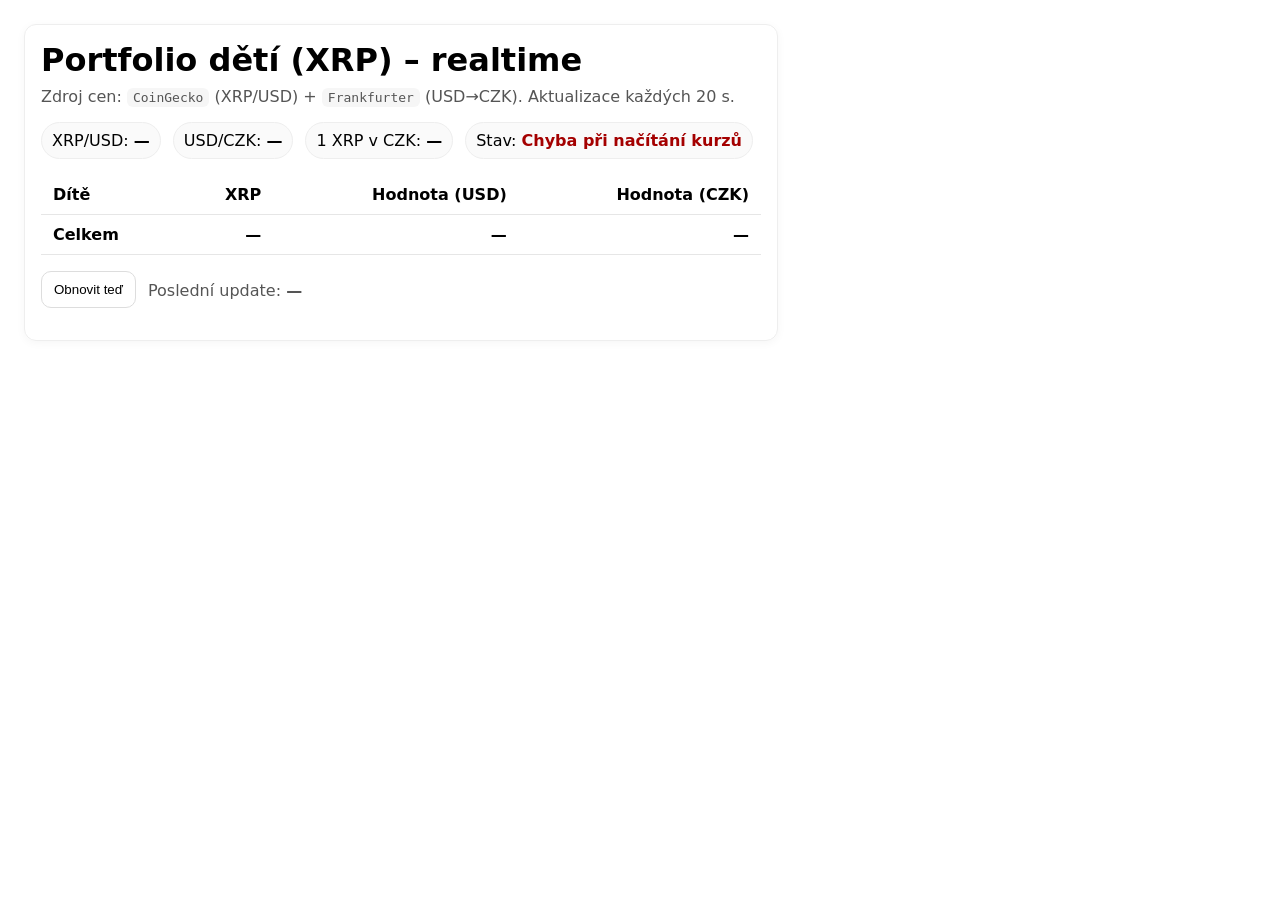
==== index.html @ b0250665 "Update index.html" ====
<!doctype html>
<html lang="cs">
<head>
  <meta charset="utf-8" />
  <meta name="viewport" content="width=device-width,initial-scale=1" />
  <title>Dětské portfolio (XRP) – realtime</title>
  <style>
    body { font-family: system-ui, -apple-system, Segoe UI, Roboto, Arial, sans-serif; margin: 24px; }
    h1 { margin: 0 0 8px; }
    .meta { color: #555; margin-bottom: 16px; }
    table { border-collapse: collapse; width: 100%; max-width: 720px; }
    th, td { padding: 10px 12px; border-bottom: 1px solid #e6e6e6; text-align: right; }
    th:first-child, td:first-child { text-align: left; }
    tfoot td { font-weight: 700; }
    .card { max-width: 720px; padding: 16px; border: 1px solid #eee; border-radius: 12px; box-shadow: 0 2px 10px rgba(0,0,0,.04); }
    .row { display: flex; gap: 12px; flex-wrap: wrap; margin: 8px 0 16px; }
    .pill { padding: 8px 10px; border: 1px solid #eee; border-radius: 999px; background: #fafafa; }
    .ok { color: #0a7a2f; }
    .bad { color: #a40000; }
    button { cursor: pointer; padding: 10px 12px; border-radius: 10px; border: 1px solid #ddd; background: white; }
    button:hover { background: #f6f6f6; }
    code { background: #f6f6f6; padding: 2px 6px; border-radius: 6px; }
  </style>
</head>
<body>
  <div class="card">
    <h1>Portfolio dětí (XRP) – realtime</h1>
    <div class="meta">
      Zdroj cen: <code>CoinGecko</code> (XRP/USD) + <code>Frankfurter</code> (USD→CZK).
      Aktualizace každých <span id="refreshSec">20</span> s.
    </div>

    <div class="row">
      <div class="pill">XRP/USD: <strong id="xrpUsd">—</strong></div>
      <div class="pill">USD/CZK: <strong id="usdCzk">—</strong></div>
      <div class="pill">1 XRP v CZK: <strong id="xrpCzk">—</strong></div>
      <div class="pill">Stav: <strong id="status">—</strong></div>
    </div>

    <table>
      <thead>
        <tr>
          <th>Dítě</th>
          <th>XRP</th>
          <th>Hodnota (USD)</th>
          <th>Hodnota (CZK)</th>
        </tr>
      </thead>
      <tbody id="rows"></tbody>
      <tfoot>
        <tr>
          <td>Celkem</td>
          <td id="totXrp">—</td>
          <td id="totUsd">—</td>
          <td id="totCzk">—</td>
        </tr>
      </tfoot>
    </table>

    <div class="row" style="margin-top:16px;">
      <button id="btnRefresh">Obnovit teď</button>
      <div class="meta" style="margin: 10px 0 0;">
        Poslední update: <strong id="lastUpdate">—</strong>
      </div>
    </div>
  </div>

  <script>
    // === Nastavení portfolia ===
    const kids = [
      { name: "Ema", xrp: 1186.16 },
      { name: "Jáchym", xrp: 1181.27 },
      { name: "Adam", xrp: 457.3 },
    ];

    // === Interval aktualizace ===
    const REFRESH_MS = 20_000;

    // === API endpoints ===
    // XRP/USD (CoinGecko): https://api.coingecko.com/api/v3/simple/price?ids=ripple&vs_currencies=usd
    const COINGECKO_XRP_USD =
      "https://api.coingecko.com/api/v3/simple/price?ids=ripple&vs_currencies=usd";

    // USD->CZK (Frankfurter): https://api.frankfurter.app/latest?from=USD&to=CZK
    const FRANKFURTER_USD_CZK =
      "https://api.frankfurter.app/latest?from=USD&to=CZK";

    const el = (id) => document.getElementById(id);

    const fmt2 = (n) => (Number.isFinite(n) ? n.toLocaleString("cs-CZ", { minimumFractionDigits: 2, maximumFractionDigits: 2 }) : "—");
    const fmt4 = (n) => (Number.isFinite(n) ? n.toLocaleString("cs-CZ", { minimumFractionDigits: 4, maximumFractionDigits: 4 }) : "—");
    const fmt0 = (n) => (Number.isFinite(n) ? n.toLocaleString("cs-CZ") : "—");

    function setStatus(ok, msg) {
      const s = el("status");
      s.textContent = msg;
      s.className = ok ? "ok" : "bad";
    }

    function renderTable(xrpUsd, usdCzk) {
      const tbody = el("rows");
      tbody.innerHTML = "";

      const xrpCzk = xrpUsd * usdCzk;

      let totXrp = 0, totUsd = 0, totCzk = 0;

      for (const k of kids) {
        const usd = k.xrp * xrpUsd;
        const czk = usd * usdCzk;
        totXrp += k.xrp;
        totUsd += usd;
        totCzk += czk;

        const tr = document.createElement("tr");
        tr.innerHTML = `
          <td>${k.name}</td>
          <td>${fmt0(k.xrp)}</td>
          <td>${fmt2(usd)}</td>
          <td>${fmt2(czk)}</td>
        `;
        tbody.appendChild(tr);
      }

      el("totXrp").textContent = fmt0(totXrp);
      el("totUsd").textContent = fmt2(totUsd);
      el("totCzk").textContent = fmt2(totCzk);

      el("xrpUsd").textContent = fmt4(xrpUsd);
      el("usdCzk").textContent = fmt4(usdCzk);
      el("xrpCzk").textContent = fmt4(xrpCzk);
    }

    async function fetchJson(url) {
      const r = await fetch(url, { cache: "no-store" });
      if (!r.ok) throw new Error(`HTTP ${r.status} pro ${url}`);
      return r.json();
    }

    async function refresh() {
      try {
        setStatus(true, "Načítám…");

        // Paralelně stáhneme obě ceny
        const [xrpData, fxData] = await Promise.all([
          fetchJson(COINGECKO_XRP_USD),
          fetchJson(FRANKFURTER_USD_CZK),
        ]);

        const xrpUsd = xrpData?.ripple?.usd;
        const usdCzk = fxData?.rates?.CZK;

        if (!Number.isFinite(xrpUsd) || !Number.isFinite(usdCzk)) {
          throw new Error("Nepovedlo se načíst validní kurzy (XRP/USD nebo USD/CZK).");
        }

        renderTable(xrpUsd, usdCzk);

        el("lastUpdate").textContent = new Date().toLocaleString("cs-CZ");
        setStatus(true, "OK");
      } catch (e) {
        console.error(e);
        setStatus(false, "Chyba při načítání kurzů");
      }
    }

    // UI
    el("btnRefresh").addEventListener("click", refresh);

    // Auto-refresh
    el("refreshSec").textContent = Math.round(REFRESH_MS / 1000);
    refresh();
    setInterval(refresh, REFRESH_MS);
  </script>
</body>
</html>
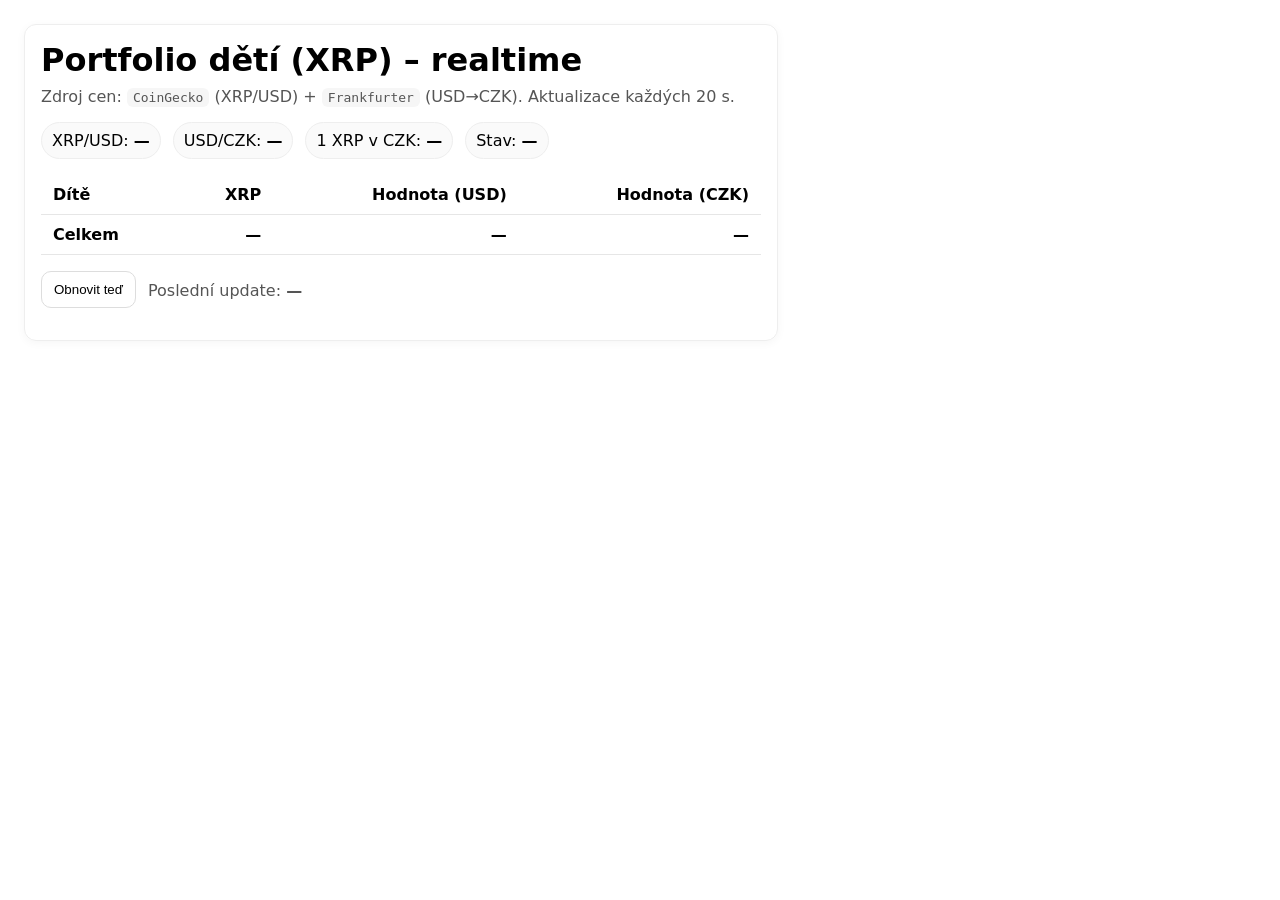
==== commit e332b3fb: "Update index.html" ====
--- a/index.html
+++ b/index.html
@@ -68,9 +68,9 @@
   <script>
     // === Nastavení portfolia ===
     const kids = [
-      { name: "Ema", xrp: 1186.16 },
-      { name: "Jáchym", xrp: 1181.27 },
-      { name: "Adam", xrp: 457.3 },
+      { name: "Ema", xrp: 968.3*1,225 },
+      { name: "Jáchym", xrp: 964.3*1,225 },
+      { name: "Adam", xrp: 373.3*1,225 },
     ];
 
     // === Interval aktualizace ===
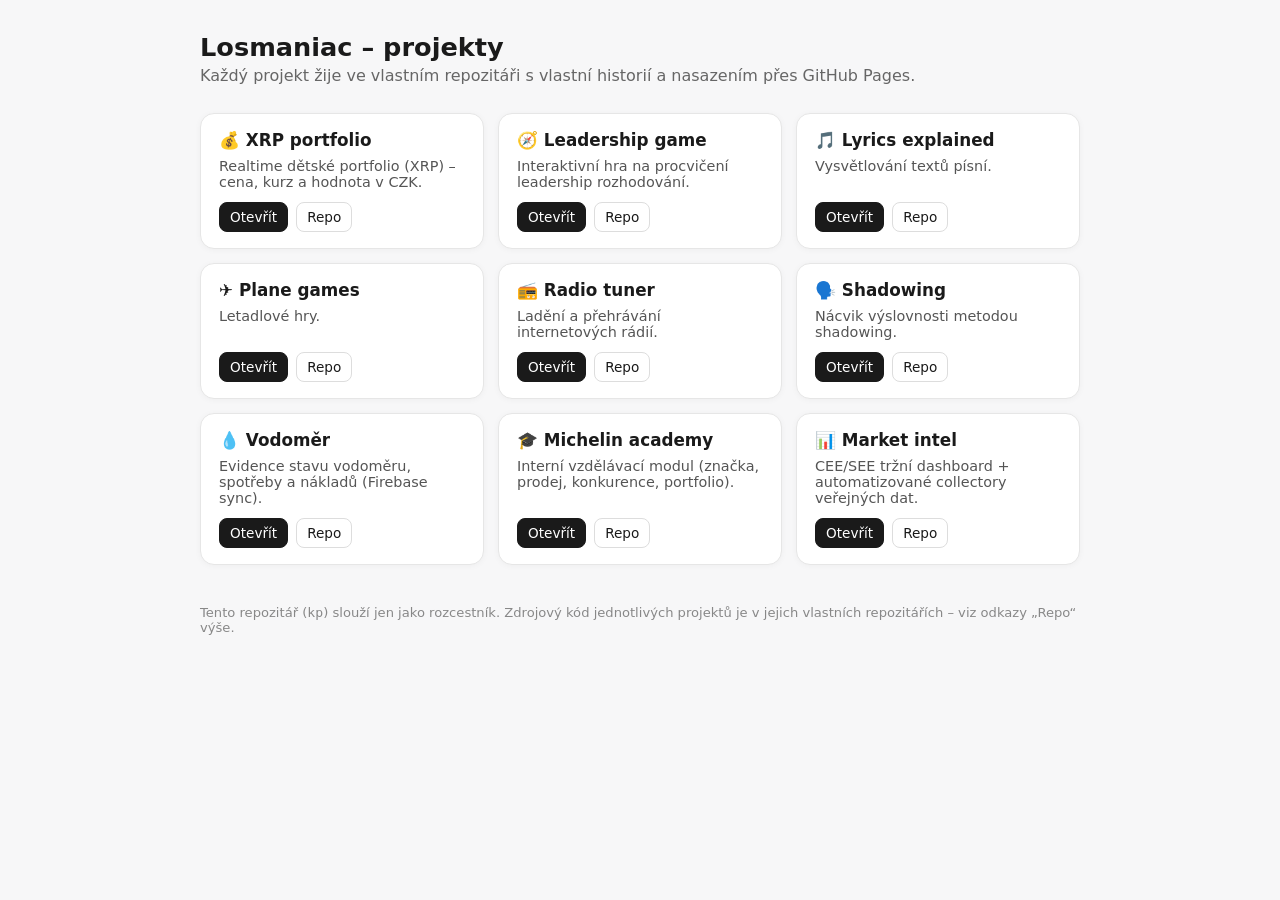
==== commit b83bff47: "Split kp into per-project repositories, turn kp into a hub page Each project now lives in its own re" ====
--- a/index.html
+++ b/index.html
@@ -1,179 +1,142 @@
-<!doctype html>
-<html lang="cs">
-<head>
-  <meta charset="utf-8" />
-  <meta name="viewport" content="width=device-width,initial-scale=1" />
-  <title>Dětské portfolio (XRP) – realtime</title>
-  <style>
-    body { font-family: system-ui, -apple-system, Segoe UI, Roboto, Arial, sans-serif; margin: 24px; }
-    h1 { margin: 0 0 8px; }
-    .meta { color: #555; margin-bottom: 16px; }
-    table { border-collapse: collapse; width: 100%; max-width: 720px; }
-    th, td { padding: 10px 12px; border-bottom: 1px solid #e6e6e6; text-align: right; }
-    th:first-child, td:first-child { text-align: left; }
-    tfoot td { font-weight: 700; }
-    .card { max-width: 720px; padding: 16px; border: 1px solid #eee; border-radius: 12px; box-shadow: 0 2px 10px rgba(0,0,0,.04); }
-    .row { display: flex; gap: 12px; flex-wrap: wrap; margin: 8px 0 16px; }
-    .pill { padding: 8px 10px; border: 1px solid #eee; border-radius: 999px; background: #fafafa; }
-    .ok { color: #0a7a2f; }
-    .bad { color: #a40000; }
-    button { cursor: pointer; padding: 10px 12px; border-radius: 10px; border: 1px solid #ddd; background: white; }
-    button:hover { background: #f6f6f6; }
-    code { background: #f6f6f6; padding: 2px 6px; border-radius: 6px; }
-  </style>
-</head>
-<body>
-  <div class="card">
-    <h1>Portfolio dětí (XRP) – realtime</h1>
-    <div class="meta">
-      Zdroj cen: <code>CoinGecko</code> (XRP/USD) + <code>Frankfurter</code> (USD→CZK).
-      Aktualizace každých <span id="refreshSec">20</span> s.
-    </div>
-
-    <div class="row">
-      <div class="pill">XRP/USD: <strong id="xrpUsd">—</strong></div>
-      <div class="pill">USD/CZK: <strong id="usdCzk">—</strong></div>
-      <div class="pill">1 XRP v CZK: <strong id="xrpCzk">—</strong></div>
-      <div class="pill">Stav: <strong id="status">—</strong></div>
-    </div>
-
-    <table>
-      <thead>
-        <tr>
-          <th>Dítě</th>
-          <th>XRP</th>
-          <th>Hodnota (USD)</th>
-          <th>Hodnota (CZK)</th>
-        </tr>
-      </thead>
-      <tbody id="rows"></tbody>
-      <tfoot>
-        <tr>
-          <td>Celkem</td>
-          <td id="totXrp">—</td>
-          <td id="totUsd">—</td>
-          <td id="totCzk">—</td>
-        </tr>
-      </tfoot>
-    </table>
-
-    <div class="row" style="margin-top:16px;">
-      <button id="btnRefresh">Obnovit teď</button>
-      <div class="meta" style="margin: 10px 0 0;">
-        Poslední update: <strong id="lastUpdate">—</strong>
-      </div>
-    </div>
-  </div>
-
-  <script>
-    // === Nastavení portfolia ===
-    const kids = [
-      { name: "Ema", xrp: 968.3*1,225 },
-      { name: "Jáchym", xrp: 964.3*1,225 },
-      { name: "Adam", xrp: 373.3*1,225 },
-    ];
-
-    // === Interval aktualizace ===
-    const REFRESH_MS = 20_000;
-
-    // === API endpoints ===
-    // XRP/USD (CoinGecko): https://api.coingecko.com/api/v3/simple/price?ids=ripple&vs_currencies=usd
-    const COINGECKO_XRP_USD =
-      "https://api.coingecko.com/api/v3/simple/price?ids=ripple&vs_currencies=usd";
-
-    // USD->CZK (Frankfurter): https://api.frankfurter.app/latest?from=USD&to=CZK
-    const FRANKFURTER_USD_CZK =
-      "https://api.frankfurter.app/latest?from=USD&to=CZK";
-
-    const el = (id) => document.getElementById(id);
-
-    const fmt2 = (n) => (Number.isFinite(n) ? n.toLocaleString("cs-CZ", { minimumFractionDigits: 2, maximumFractionDigits: 2 }) : "—");
-    const fmt4 = (n) => (Number.isFinite(n) ? n.toLocaleString("cs-CZ", { minimumFractionDigits: 4, maximumFractionDigits: 4 }) : "—");
-    const fmt0 = (n) => (Number.isFinite(n) ? n.toLocaleString("cs-CZ") : "—");
-
-    function setStatus(ok, msg) {
-      const s = el("status");
-      s.textContent = msg;
-      s.className = ok ? "ok" : "bad";
-    }
-
-    function renderTable(xrpUsd, usdCzk) {
-      const tbody = el("rows");
-      tbody.innerHTML = "";
-
-      const xrpCzk = xrpUsd * usdCzk;
-
-      let totXrp = 0, totUsd = 0, totCzk = 0;
-
-      for (const k of kids) {
-        const usd = k.xrp * xrpUsd;
-        const czk = usd * usdCzk;
-        totXrp += k.xrp;
-        totUsd += usd;
-        totCzk += czk;
-
-        const tr = document.createElement("tr");
-        tr.innerHTML = `
-          <td>${k.name}</td>
-          <td>${fmt0(k.xrp)}</td>
-          <td>${fmt2(usd)}</td>
-          <td>${fmt2(czk)}</td>
-        `;
-        tbody.appendChild(tr);
-      }
-
-      el("totXrp").textContent = fmt0(totXrp);
-      el("totUsd").textContent = fmt2(totUsd);
-      el("totCzk").textContent = fmt2(totCzk);
-
-      el("xrpUsd").textContent = fmt4(xrpUsd);
-      el("usdCzk").textContent = fmt4(usdCzk);
-      el("xrpCzk").textContent = fmt4(xrpCzk);
-    }
-
-    async function fetchJson(url) {
-      const r = await fetch(url, { cache: "no-store" });
-      if (!r.ok) throw new Error(`HTTP ${r.status} pro ${url}`);
-      return r.json();
-    }
-
-    async function refresh() {
-      try {
-        setStatus(true, "Načítám…");
-
-        // Paralelně stáhneme obě ceny
-        const [xrpData, fxData] = await Promise.all([
-          fetchJson(COINGECKO_XRP_USD),
-          fetchJson(FRANKFURTER_USD_CZK),
-        ]);
-
-        const xrpUsd = xrpData?.ripple?.usd;
-        const usdCzk = fxData?.rates?.CZK;
-
-        if (!Number.isFinite(xrpUsd) || !Number.isFinite(usdCzk)) {
-          throw new Error("Nepovedlo se načíst validní kurzy (XRP/USD nebo USD/CZK).");
-        }
-
-        renderTable(xrpUsd, usdCzk);
-
-        el("lastUpdate").textContent = new Date().toLocaleString("cs-CZ");
-        setStatus(true, "OK");
-      } catch (e) {
-        console.error(e);
-        setStatus(false, "Chyba při načítání kurzů");
-      }
-    }
-
-    // UI
-    el("btnRefresh").addEventListener("click", refresh);
-
-    // Auto-refresh
-    el("refreshSec").textContent = Math.round(REFRESH_MS / 1000);
-    refresh();
-    setInterval(refresh, REFRESH_MS);
-  </script>
-</body>
-</html>
-
-
-
+<!doctype html>
+<html lang="cs">
+<head>
+  <meta charset="utf-8" />
+  <meta name="viewport" content="width=device-width,initial-scale=1" />
+  <title>Losmaniac – rozcestník projektů</title>
+  <style>
+    :root { color-scheme: light dark; }
+    body {
+      font-family: system-ui, -apple-system, "Segoe UI", Roboto, Arial, sans-serif;
+      margin: 0; padding: 32px 16px 64px;
+      background: #f7f7f8; color: #1a1a1a;
+    }
+    @media (prefers-color-scheme: dark) {
+      body { background: #14161a; color: #eaeaea; }
+      .card { background: #1d2026 !important; border-color: #2a2e36 !important; }
+      .desc { color: #a9adb4 !important; }
+      a.btn { border-color: #3a3f48 !important; }
+      a.btn:hover { background: #262a31 !important; }
+    }
+    main { max-width: 880px; margin: 0 auto; }
+    h1 { margin: 0 0 4px; font-size: 1.6rem; }
+    p.lead { color: #666; margin: 0 0 28px; }
+    .grid {
+      display: grid; gap: 14px;
+      grid-template-columns: repeat(auto-fill, minmax(240px, 1fr));
+    }
+    .card {
+      background: #fff; border: 1px solid #e6e6e6; border-radius: 14px;
+      padding: 16px 18px; box-shadow: 0 1px 6px rgba(0,0,0,.04);
+      display: flex; flex-direction: column; gap: 8px;
+    }
+    .card h2 { margin: 0; font-size: 1.05rem; }
+    .desc { color: #555; font-size: .9rem; margin: 0; flex-grow: 1; }
+    .links { display: flex; gap: 8px; margin-top: 4px; }
+    a.btn {
+      text-decoration: none; font-size: .85rem; padding: 6px 10px;
+      border: 1px solid #ddd; border-radius: 8px; color: inherit;
+    }
+    a.btn:hover { background: #f0f0f0; }
+    a.btn.primary { background: #1a1a1a; color: #fff; border-color: #1a1a1a; }
+    @media (prefers-color-scheme: dark) {
+      a.btn.primary { background: #eaeaea; color: #14161a; border-color: #eaeaea; }
+    }
+    footer { max-width: 880px; margin: 40px auto 0; color: #888; font-size: .82rem; }
+  </style>
+</head>
+<body>
+  <main>
+    <h1>Losmaniac – projekty</h1>
+    <p class="lead">Každý projekt žije ve vlastním repozitáři s vlastní historií a nasazením přes GitHub Pages.</p>
+
+    <div class="grid">
+      <div class="card">
+        <h2>💰 XRP portfolio</h2>
+        <p class="desc">Realtime dětské portfolio (XRP) – cena, kurz a hodnota v CZK.</p>
+        <div class="links">
+          <a class="btn primary" href="https://losmaniac.github.io/xrp-portfolio/">Otevřít</a>
+          <a class="btn" href="https://github.com/losmaniac/xrp-portfolio">Repo</a>
+        </div>
+      </div>
+
+      <div class="card">
+        <h2>🧭 Leadership game</h2>
+        <p class="desc">Interaktivní hra na procvičení leadership rozhodování.</p>
+        <div class="links">
+          <a class="btn primary" href="https://losmaniac.github.io/leadership-game/">Otevřít</a>
+          <a class="btn" href="https://github.com/losmaniac/leadership-game">Repo</a>
+        </div>
+      </div>
+
+      <div class="card">
+        <h2>🎵 Lyrics explained</h2>
+        <p class="desc">Vysvětlování textů písní.</p>
+        <div class="links">
+          <a class="btn primary" href="https://losmaniac.github.io/lyrics-explained/">Otevřít</a>
+          <a class="btn" href="https://github.com/losmaniac/lyrics-explained">Repo</a>
+        </div>
+      </div>
+
+      <div class="card">
+        <h2>✈️ Plane games</h2>
+        <p class="desc">Letadlové hry.</p>
+        <div class="links">
+          <a class="btn primary" href="https://losmaniac.github.io/plane-games/">Otevřít</a>
+          <a class="btn" href="https://github.com/losmaniac/plane-games">Repo</a>
+        </div>
+      </div>
+
+      <div class="card">
+        <h2>📻 Radio tuner</h2>
+        <p class="desc">Ladění a přehrávání internetových rádií.</p>
+        <div class="links">
+          <a class="btn primary" href="https://losmaniac.github.io/radio-tuner/">Otevřít</a>
+          <a class="btn" href="https://github.com/losmaniac/radio-tuner">Repo</a>
+        </div>
+      </div>
+
+      <div class="card">
+        <h2>🗣️ Shadowing</h2>
+        <p class="desc">Nácvik výslovnosti metodou shadowing.</p>
+        <div class="links">
+          <a class="btn primary" href="https://losmaniac.github.io/shadowing/">Otevřít</a>
+          <a class="btn" href="https://github.com/losmaniac/shadowing">Repo</a>
+        </div>
+      </div>
+
+      <div class="card">
+        <h2>💧 Vodoměr</h2>
+        <p class="desc">Evidence stavu vodoměru, spotřeby a nákladů (Firebase sync).</p>
+        <div class="links">
+          <a class="btn primary" href="https://losmaniac.github.io/vodomer/">Otevřít</a>
+          <a class="btn" href="https://github.com/losmaniac/vodomer">Repo</a>
+        </div>
+      </div>
+
+      <div class="card">
+        <h2>🎓 Michelin academy</h2>
+        <p class="desc">Interní vzdělávací modul (značka, prodej, konkurence, portfolio).</p>
+        <div class="links">
+          <a class="btn primary" href="https://losmaniac.github.io/michelin-academy/">Otevřít</a>
+          <a class="btn" href="https://github.com/losmaniac/michelin-academy">Repo</a>
+        </div>
+      </div>
+
+      <div class="card">
+        <h2>📊 Market intel</h2>
+        <p class="desc">CEE/SEE tržní dashboard + automatizované collectory veřejných dat.</p>
+        <div class="links">
+          <a class="btn primary" href="https://losmaniac.github.io/market-intel/">Otevřít</a>
+          <a class="btn" href="https://github.com/losmaniac/market-intel">Repo</a>
+        </div>
+      </div>
+    </div>
+  </main>
+
+  <footer>
+    Tento repozitář (<code>kp</code>) slouží jen jako rozcestník. Zdrojový kód jednotlivých projektů
+    je v jejich vlastních repozitářích – viz odkazy „Repo“ výše.
+  </footer>
+</body>
+</html>
